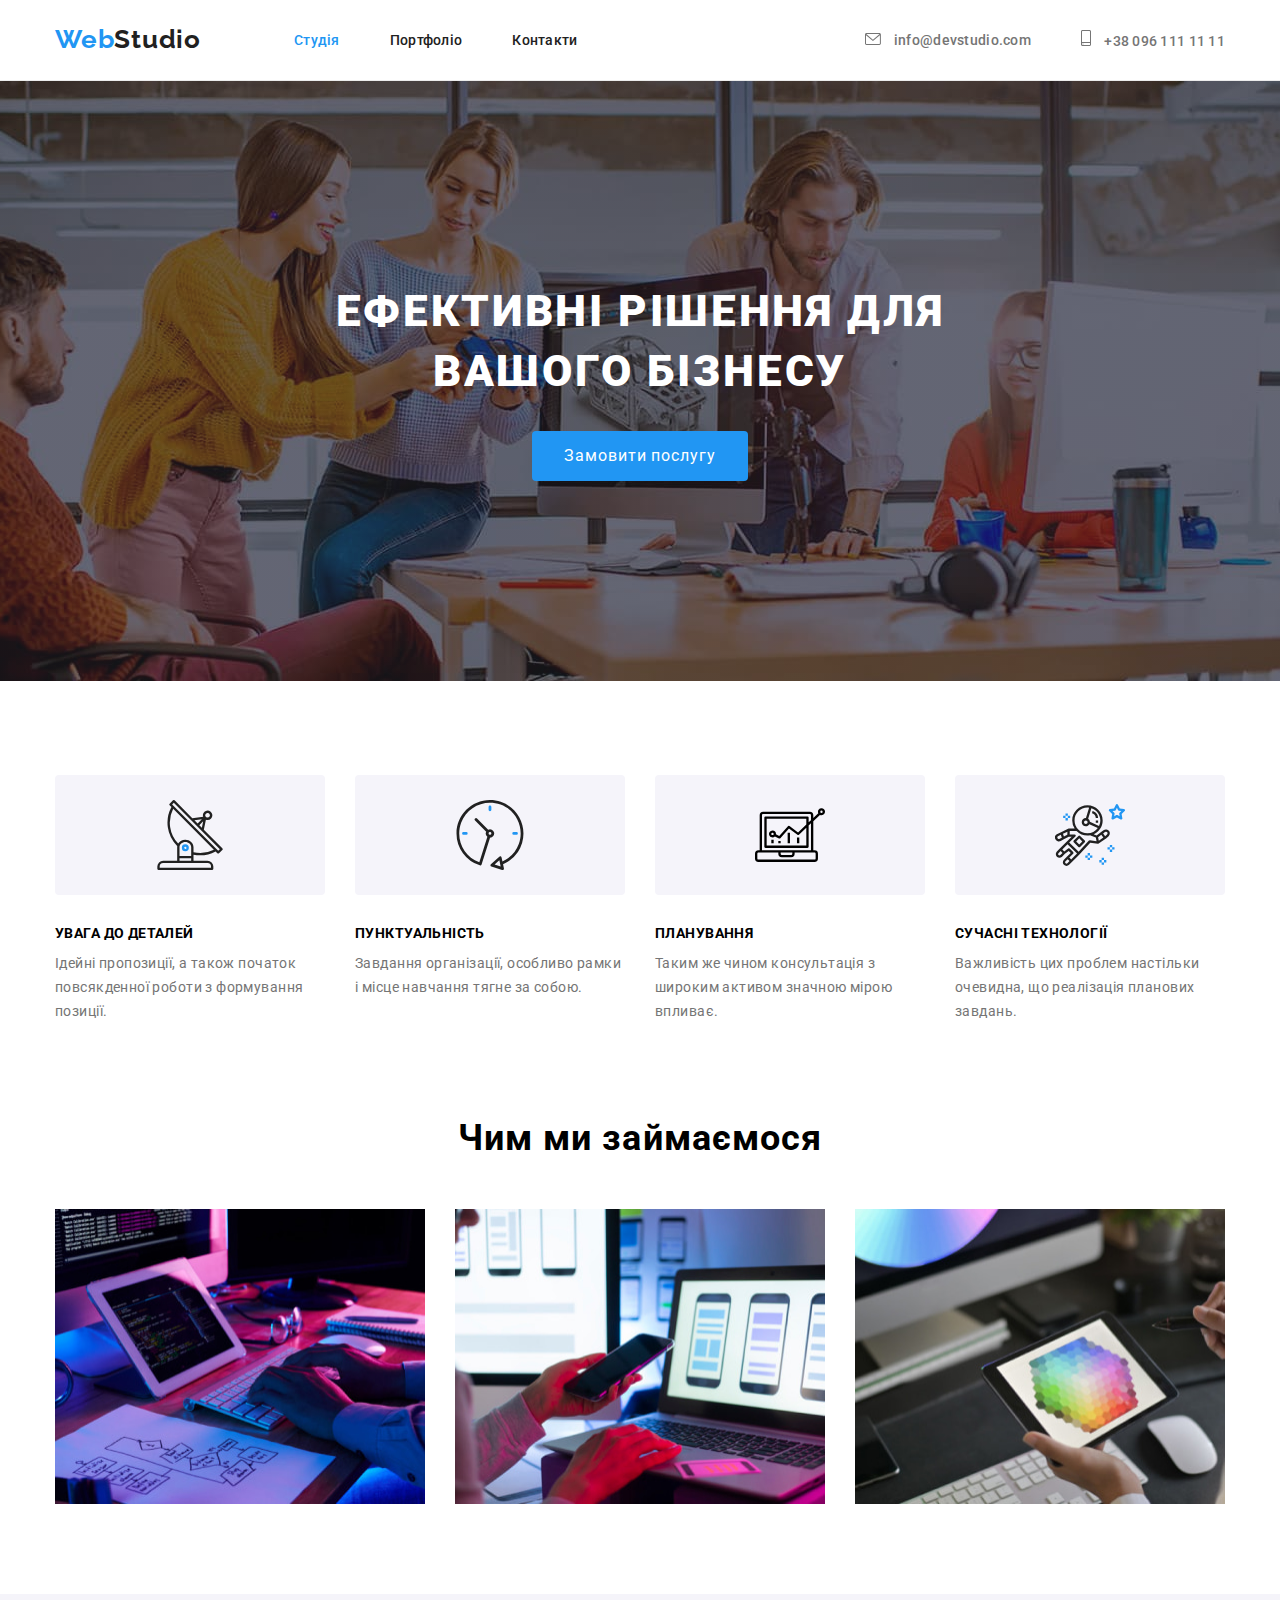
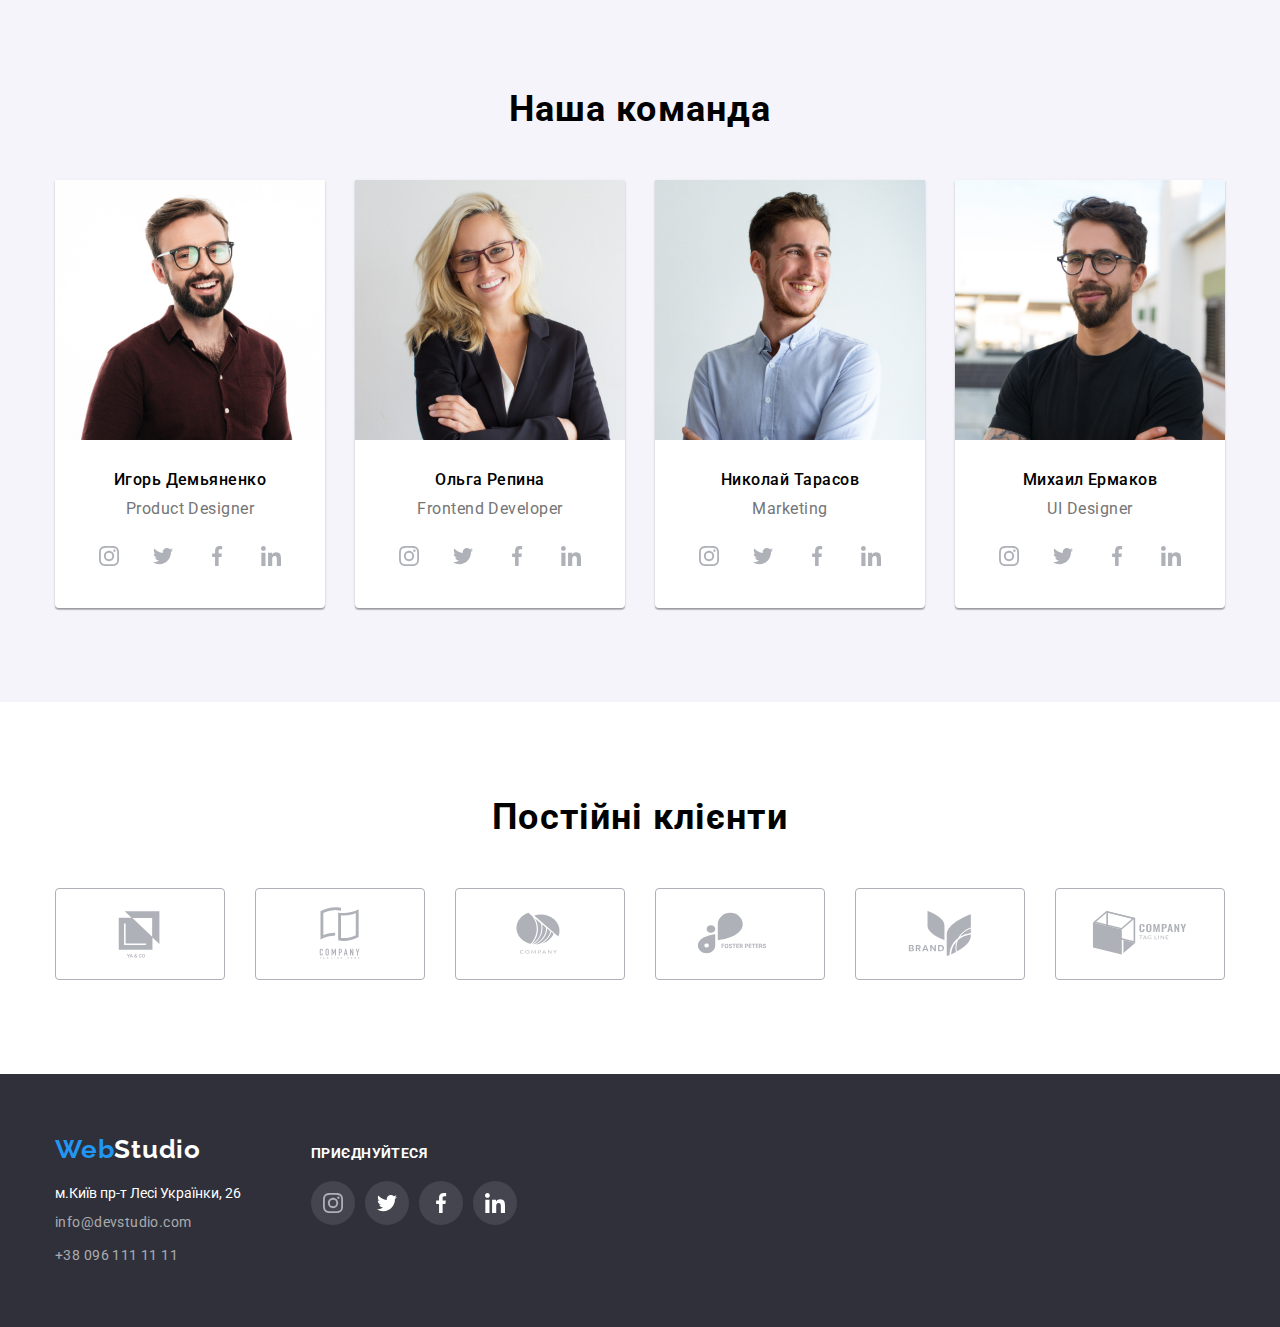
==== index.html @ b120f6b8 "змінює мову на українську" ====
<!DOCTYPE html>
<html lang="uk">
  <head>
    <meta charset="UTF-8" />
    <meta http-equiv="X-UA-Compatible" content="IE=edge" />
    <meta name="viewport" content="width=device-width, initial-scale=1.0" />
    <title>Головна</title>
    <link rel="preconnect" href="https://fonts.googleapis.com" />
    <link rel="preconnect" href="https://fonts.gstatic.com" crossorigin />
    <link
      href="https://fonts.googleapis.com/css2?family=Raleway:wght@700&family=Roboto:wght@400;500;700;900&display=swap"
      rel="stylesheet"
    />
    <link
      rel="stylesheet"
      href="https://cdnjs.cloudflare.com/ajax/libs/modern-normalize/1.1.0/modern-normalize.min.css"
    />
    <link rel="stylesheet" href="./css/styles.css" />
  </head>
  <body>
    <!-- HEADER -->
    <header class="header">
      <div class="container header-container">
        <nav class="header-container header-nav">
          <a class="logo" href="" lang="en"
            >Web<span class="logo-accent">Studio</span></a
          >
          <ul class="list site-nav">
            <li><a class="site-nav header-link current" href="">Студія</a></li>
            <li><a class="site-nav header-link" href="./portfolio.html">Портфоліо</a></li>
            <li><a class="site-nav header-link" href="">Контакти</a></li>
          </ul>
        </nav>
        <ul class="list header-container">
          <li>
            <a class="contacts" href="mailto:info@devstudio.com"
        ><svg class="contacts-icon" width="16" height="12"><use href="./images/icons.svg#envelope"></use>
        </svg> info@devstudio.com</a
            >
          </li>
          <li><a class="contacts" href="tel:+380961111111"> <svg class="contacts-icon" width="10" height="16">
            <use href="./images/icons.svg#smartphone"></use>
          </svg> +38 096 111 11 11</a></li>
        </ul>
      </div>
    </header>
    <!-- MAIN -->
    <main>
      <!-- Ефективні рішення -->
      <section class="overlay heading hero-heading">
        <h1 class="heading heading-title">Ефективні рішення для вашого бізнесу</h1>
        <button type="button" class="button">Замовити послугу</button>
      </section>

      <!--  Особливості (приховано)-->
      <section class="features section">
        
        <div class="container features-container">
          <h2 class="visually-hidden">Особливості компанії</h2>
          <ul class="list features-list">
            <li class="features-items">
              <div class="icon-box">
              <svg width="70" height="70">
                <use href="./images/icons.svg#antenna"></use>
              </svg>
            </div>
              <h3 class="features-item">Увага до деталей</h3>
              <p class="features-item-descr">
                Ідейні пропозиції, а також початок повсякденної роботи з формування позиції.
              </p>
            </li>
            <li class="features-items">
              <div class="icon-box">
                <svg width="70" height="70">
                  <use href="./images/icons.svg#clock"></use>
                </svg>
              </div>
              <h3 class="features-item">Пунктуальність</h3>
              <p class="features-item-descr">
                Завдання організації, особливо рамки і місце навчання тягне за собою.
              </p>
            </li>
            <li class="features-items">
              <div class="icon-box">
                <svg width="70" height="70">
                  <use href="./images/icons.svg#diagram"></use>
                </svg>
              </div>
              <h3 class="features-item">Планування</h3>
              <p class="features-item-descr">
                Таким же чином консультація з широким активом значною мірою впливає.
              </p>
            </li>
            <li class="features-items">
              <div class="icon-box">
                <svg width="70" height="70">
                  <use href="./images/icons.svg#astronaut"></use>
                </svg>
              </div>
              <h3 class="features-item">Сучасні технології</h3>
              <p class="features-item-descr">
                Важливість цих проблем настільки очевидна, що реалізація планових завдань.
              </p>
            </li>
          </ul>
        </div>
      </section>

      <!-- Чим займаються -->
      <section>
        <div class="container work-container">
          <h2 class="heading-two">Чим ми займаємося</h2>
          <ul class="list list-container">
            <li>
              <img src="./images/box1.jpg" alt="Руки на клавіатурі" width="370" height="295" />
            </li>
            <li>
              <img src="./images/box2.jpg" alt="Телефон у руці" width="370" height="295" />
            </li>
            <li>
              <img src="./images/box3.jpg" alt="Планшет у руці" width="370" height="295" />
            </li>
          </ul>
        </div>
      </section>
      <!-- Наша команда -->
      <section class="section team-section">
        <div class="container">
          <h2 class="heading-two">Наша команда</h2>
          <ul class="list team-container">
            <li class="team-card">
              <img src="./images/img-team1.jpg" alt="Фото дизайнера" width="270" height="260" />
              <div class="team-wrapper">
                <h3 class="team-name">Игорь Демьяненко</h3>
                <p class="team-job" lang="en">Product Designer</p>
                <ul class="socials list">
                  <li class="socials-item">
                    <a class="socials-link link" href="" target="_blank" rel="noopener noreferrer" aria-label="instagram">
                      <svg class="socials-icon" width="20" height="20">
                        <use href="./images/icons.svg#instagram"></use>
                      </svg>
                    </a>
                  </li>

                  <li class="socials-item">
                    <a class="socials-link link" href="" target="_blank" rel="noopener noreferrer" aria-label="twitter">
                      <svg class="socials-icon" width="20" height="20">
                        <use href="./images/icons.svg#twitter"></use>
                      </svg>
                    </a>
                  </li>

                  <li class="socials-item">
                    <a class="socials-link link" href="" target="_blank" rel="noopener noreferrer" aria-label="facebook">
                      <svg class="socials-icon" width="20" height="20">
                        <use href="./images/icons.svg#facebook"></use>
                      </svg>
                    </a>
                  </li>

                  <li class="socials-item">
                    <a class="socials-link link" href="" target="_blank" rel="noopener noreferrer" aria-label="linkedin">
                      <svg class="socials-icon" width="20" height="20">
                        <use href="./images/icons.svg#linkedin"></use>
                      </svg>
                    </a>
                  </li>
              </div>
            </li>
            <li class="team-card">
              <img src="./images/img-team2.jpg" alt="Фото разработчика" width="270" height="260" />
              <div class="team-wrapper">
                <h3 class="team-name">Ольга Репина</h3>
                <p class="team-job" lang="en">Frontend Developer</p>
                <ul class="socials list">
                  <li class="socials-item">
                    <a class="socials-link link" href="" target="_blank" rel="noopener noreferrer" aria-label="instagram">
                      <svg class="socials-icon" width="20" height="20">
                        <use href="./images/icons.svg#instagram"></use>
                      </svg>
                    </a>
                  </li>

                  <li class="socials-item">
                    <a class="socials-link link" href="" target="_blank" rel="noopener noreferrer" aria-label="twitter">
                      <svg class="socials-icon" width="20" height="20">
                        <use href="./images/icons.svg#twitter"></use>
                      </svg>
                    </a>
                  </li>

                  <li class="socials-item">
                    <a class="socials-link link" href="" target="_blank" rel="noopener noreferrer" aria-label="facebook">
                      <svg class="socials-icon" width="20" height="20">
                        <use href="./images/icons.svg#facebook"></use>
                      </svg>
                    </a>
                  </li>

                  <li class="socials-item">
                    <a class="socials-link link" href="" target="_blank" rel="noopener noreferrer" aria-label="linkedin">
                      <svg class="socials-icon" width="20" height="20">
                        <use href="./images/icons.svg#linkedin"></use>
                      </svg>
                    </a>
                  </li>
      
                  
              </div>
            </li>
            <li class="team-card">
              <img src="./images/img-team3.jpg" alt="Фото маркетолога" width="270" height="260" />
              <div class="team-wrapper">
                <h3 class="team-name">Николай Тарасов</h3>
                <p class="team-job" lang="en">Marketing</p>
                <ul class="socials list">
                  <li class="socials-item">
                    <a class="socials-link link" href="" target="_blank" rel="noopener noreferrer" aria-label="instagram">
                      <svg class="socials-icon" width="20" height="20">
                        <use href="./images/icons.svg#instagram"></use>
                      </svg>
                    </a>
                  </li>

                  <li class="socials-item">
                    <a class="socials-link link" href="" target="_blank" rel="noopener noreferrer" aria-label="twitter">
                      <svg class="socials-icon" width="20" height="20">
                        <use href="./images/icons.svg#twitter"></use>
                      </svg>
                    </a>
                  </li>

                  <li class="socials-item">
                    <a class="socials-link link" href="" target="_blank" rel="noopener noreferrer" aria-label="facebook">
                      <svg class="socials-icon" width="20" height="20">
                        <use href="./images/icons.svg#facebook"></use>
                      </svg>
                    </a>
                  </li>

                  <li class="socials-item">
                    <a class="socials-link link" href="" target="_blank" rel="noopener noreferrer" aria-label="linkedin">
                      <svg class="socials-icon" width="20" height="20">
                        <use href="./images/icons.svg#linkedin"></use>
                      </svg>
                    </a>
                  </li>
              </div>
            </li>
            <li class="team-card">
              <img
                src="./images/img-team4.jpg"
                alt="Фото дизайнера интерфейса"
                width="270"
                height="260"
              />
              <div class="team-wrapper">
                <h3 class="team-name">Михаил Ермаков</h3>
                <p class="team-job" lang="en">UI Designer</p>
                <ul class="socials list">
                  <li class="socials-item">
                    <a class="socials-link link" href="" target="_blank" rel="noopener noreferrer" aria-label="instagram">
                      <svg class="socials-icon" width="20" height="20">
                        <use href="./images/icons.svg#instagram"></use>
                      </svg>
                    </a>
                  </li>

                  <li class="socials-item">
                    <a class="socials-link link" href="" target="_blank" rel="noopener noreferrer" aria-label="twitter">
                      <svg class="socials-icon" width="20" height="20">
                        <use href="./images/icons.svg#twitter"></use>
                      </svg>
                    </a>
                  </li>

                  <li class="socials-item">
                    <a class="socials-link link" href="" target="_blank" rel="noopener noreferrer" aria-label="facebook">
                      <svg class="socials-icon" width="20" height="20">
                        <use href="./images/icons.svg#facebook"></use>
                      </svg>
                    </a>
                  </li>

                  <li class="socials-item">
                    <a class="socials-link link" href="" target="_blank" rel="noopener noreferrer" aria-label="linkedin">
                      <svg class="socials-icon" width="20" height="20">
                        <use href="./images/icons.svg#linkedin"></use>
                      </svg>
                    </a>
                  </li>
              </div>
            </li>
          </ul>
          </ul>
        </div>
      </section>
    </main>

<!-- Постійні клієнти -->
<section class="section">
  <div class="container">
<h2 class="heading-two">Постійні клієнти</h2>

<ul class="clients-container list">
  <li class="clients-container">
    <a class="link clients-link" href="" target="_blank" rel="noopener noreferrer" aria-label="logo-one">
      <svg class="clients-icon" width="106" height="60">
        <use href="./images/icons.svg#logo-1"></use>
      </svg>
    </a>
  </li>

  <li class="clients-container">
    <a class="link clients-link" href="" target="_blank" rel="noopener noreferrer" aria-label="logo-two">
      <svg class="clients-icon" width="106" height="60">
        <use href="./images/icons.svg#logo-2"></use>
      </svg>
    </a>
  </li>
  <li class="clients-container">
    <a class="link clients-link" href="" target="_blank" rel="noopener noreferrer" aria-label="logo-three">
      <svg class="clients-icon" width="106" height="60">
        <use href="./images/icons.svg#logo-3"></use>
      </svg>
    </a>
  </li>
  <li class="clients-container">
    <a class="link clients-link" href="" target="_blank" rel="noopener noreferrer" aria-label="logo-four">
      <svg class="clients-icon" width="106" height="60">
        <use href="./images/icons.svg#logo-4"></use>
      </svg>
    </a>
  </li>
  <li class="clients-container">
    <a class="link clients-link" href="" target="_blank" rel="noopener noreferrer" aria-label="logo-five">
      <svg class="clients-icon" width="106" height="60">
        <use href="./images/icons.svg#logo-5"></use>
      </svg>
    </a>
  </li>
  <li class="clients-container">
    <a class="link clients-link" href="" target="_blank" rel="noopener noreferrer" aria-label="logo-six">
      <svg class="clients-icon" width="106" height="60">
        <use href="./images/icons.svg#logo-6"></use>
      </svg>
    </a>
  </li>
</ul>
  </div>
  

</section>

    <!-- Футер -->
    <footer class="bottom">
      <div class="container bottom-container">
        <div><a class="bottom-logo" href="" lang="en"
          >Web<span class="bottom-logo-accent">Studio</span></a
        >
        <address class="contact-info">
          <p class="place">м.Київ пр-т Лесі Українки, 26</p>
          <ul class="list list-bottom-contacts">
            <li>
              <a class="bottom-contacts" href="mailto:info@devstudio.com">info@devstudio.com</a>
            </li>
            <li><a class="bottom-contacts" href="tel:+380961111111">+38 096 111 11 11</a></li>
          </ul>
        </address>
      </div>
<div class="bottom-invitation">
  <p class="bottom-invitation-text">Приєднуйтеся</p>
  <ul class="socials list">
    <li class="bottom-socials-item">
      <a class="bottom-socials-link link" href="" target="_blank" rel="noopener noreferrer" aria-label="instagram">
        <svg class="socials-icon" width="20" height="20">
          <use href="./images/icons.svg#instagram"></use>
        </svg>
      </a>
    </li>

    <li class="bottom-socials-item">
      <a class="bottom-socials-link link" href="" target="_blank" rel="noopener noreferrer" aria-label="twitter">
        <svg class="bottom-socials-icon" width="20" height="20">
          <use href="./images/icons.svg#twitter"></use>
        </svg>
      </a>
    </li>

    <li class="bottom-socials-item">
      <a class="bottom-socials-link link" href="" target="_blank" rel="noopener noreferrer" aria-label="facebook">
        <svg class="bottom-socials-icon" width="20" height="20">
          <use href="./images/icons.svg#facebook"></use>
        </svg>
      </a>
    </li>

    <li class="bottom-socials-item">
      <a class="bottom-socials-link link" href="" target="_blank" rel="noopener noreferrer" aria-label="linkedin">
        <svg class="bottom-socials-icon" width="20" height="20">
          <use href="./images/icons.svg#linkedin"></use>
        </svg>
      </a>
    </li>
    </ul>
</div>
</div>
    </footer>
    <script src="./js/modal.js"></script>
  </body>
</html>
---- css/styles.css ----
:root {
  /* fonts */
  --main-font: 'Roboto', sans-serif;
  --additional-font: 'Raleway', sans-serif;
  /* text colors */
  --dark-txt-color: #212121;
  --grey-txt-color: #757575;
  --white-txt-color: #ffffff;
  --accent-txt-color: #2196f3;
  /* bg colors */
  --main-bgc: #ffffff;
  --additional-bgc: #2f303a;
  --accent-color: #2196f3;
  /* icons colors */
  --grey-icon-color: #afb1b8;
  --accent-icon-color: #2196f3;
  --white-icon-color: #ffffff;
}

body {
  font-family: var(--main-font);
  background: var(--main-bgc);
  margin: 0;
}

.container {
  width: 1200px;
  margin-right: auto;
  margin-left: auto;
  padding-right: 15px;
  padding-left: 15px;
}

/* Reset styles */
h1,
h2,
h3,
h4,
h5,
h6,
p {
  margin: 0;
}

img {
  display: block;
}

.list {
  list-style: none;
  text-decoration: none;
  padding: 0;
  margin: 0;
}

.link {
  text-decoration: none;
  color: currentColor;
}

/* Стилі для index.html */
/* Header для двох сторінок + частина Footer*/
.header {
  border-bottom: 1px solid #ececec;
}

.header-container {
  display: flex;
  align-items: center;
}

.header-nav {
  margin-right: auto;
}

.header-link {
  padding-top: 32px;
  padding-bottom: 32px;
  display: block;
}

.logo {
  font-family: var(--additional-font);
  font-weight: 700;
  font-size: 26px;
  line-height: calc(31 / 26);
  letter-spacing: 0.03em;
  color: var(--accent-txt-color);
  text-decoration: none;
  margin-right: 93px;
  padding-top: 24px;
  padding-bottom: 25px;
}
.logo-accent {
  color: var(--dark-txt-color);
}

.site-nav {
  font-weight: 500;
  font-size: 14px;
  line-height: calc(16 / 14);
  letter-spacing: 0.02em;
  text-decoration: none;
  color: var(--dark-txt-color);
}

.list.site-nav {
  display: flex;
  gap: 50px;
}

.site-nav:hover,
.site-nav:focus {
  color: var(--accent-color);
}

.list .site-nav.current {
  color: var(--accent-txt-color);
}

.list.header-container {
  gap: 50px;
}
.contacts {
  font-weight: 500;
  font-size: 14px;
  line-height: calc(16 / 14);
  letter-spacing: 0.02em;
  color: var(--grey-txt-color);
  text-decoration: none;
  padding-top: 32px;
  padding-bottom: 32px;
}

.contacts:hover,
.contacts:focus {
  color: var(--accent-color);
}

.contacts-icon {
  fill: currentColor;
  margin-right: 10px;
}

/* Ефективні рішення  */
.heading {
  font-family: inherit;
  font-weight: 900;
  font-size: 44px;
  line-height: calc(60 / 44);
  text-align: center;
  letter-spacing: 0.06em;
  text-transform: uppercase;
  color: var(--white-txt-color);
}

.hero-heading {
  padding-top: 200px;
  padding-bottom: 200px;
}

.heading-title {
  width: 696px;
  margin-left: auto;
  margin-right: auto;
}

/*ФОНОВЕ ЗОБРАЖЕННЯ  */
.overlay {
  height: 600px;
  max-width: 1600px;
  margin-right: auto;
  margin-left: auto;
  background-image: linear-gradient(to right, rgba(47, 48, 58, 0.4), rgba(47, 48, 58, 0.4)), url('../images/img-bg.jpg');
  background-repeat: no-repeat;
  background-size: cover;
  background-position: center;
}

/* Кнопка Замовити послугу */

.button {
  color: var(--white-txt-color);
  background-color: var(--accent-color);
  border: var(--accent-color);
  cursor: pointer;
  font-size: 16px;
  line-height: calc(30 / 16);
  letter-spacing: 0.06em;
  font-family: inherit;
  padding: 10px 32px;
  border-radius: 4px;
  margin-top: 30px;
}

.button:hover,
.button:focus {
  background-color: #188ce8;
}

/* Особливості компанії */
.visually-hidden {
  position: absolute;
  width: 1px;
  height: 1px;
  margin: -1px;
  border: 0;
  padding: 0;
  white-space: nowrap;
  clip-path: inset(100%);
  clip: rect(0 0 0 0);
  overflow: hidden;
}

.features-list {
  display: flex;
  gap: 30px;
}

.features-container {
  width: 1200px;
  margin-left: auto;
  margin-right: auto;
  padding-left: 15px;
  padding-right: 15px;
}

.features-items {
  width: 270px;
}

.features-item {
  font-weight: 700;
  font-size: 14px;
  line-height: calc(16 / 14);
  letter-spacing: 0.03em;
  text-transform: uppercase;
  margin-bottom: 10px;
}

.features-item-descr {
  font-size: 14px;
  line-height: calc(24 / 14);
  letter-spacing: 0.03em;
  color: var(--grey-txt-color);
}

.icon-box {
  display: flex;
  justify-content: center;
  align-items: center;
  margin-bottom: 30px;
  height: 120px;
  background-color: #F5F4FA;
  border-radius: 4px;
}

/* Чим займаються */
.work-container {
  padding-bottom: 90px;
}

.list-container {
  display: flex;
  gap: 30px;
}

/* Наша команда */
.team-section {
  background-color: #f5f4fa;
}

.heading-two {
  font-weight: 700;
  font-size: 36px;
  line-height: calc(42 / 36);
  letter-spacing: 0.03em;
  text-align: center;
  margin-bottom: 50px;
}

.team-container {
  display: flex;
  gap: 30px;
}

.team-card {
  box-shadow: 0px 1px 3px rgba(0, 0, 0, 0.12), 0px 1px 1px rgba(0, 0, 0, 0.14),
    0px 2px 1px rgba(0, 0, 0, 0.2);
  border-radius: 0px 0px 4px 4px;
  background-color: var(--main-bgc);
}

.team-wrapper {
  padding-top: 30px;
  padding-bottom: 30px;
}

.team-name {
  font-size: 16px;
  font-weight: 500;
  line-height: calc(19 / 16);
  text-align: center;
  letter-spacing: 0.03em;
  margin-bottom: 10px;
}

.team-job {
  line-height: calc(19 / 16);
  text-align: center;
  letter-spacing: 0.03em;
  color: var(--grey-txt-color);
  margin-bottom: 16px;
}

/* Social icons */
.socials {
  display: flex;
  align-items: center;
  justify-content: center;
  gap: 10px;
}

.socials-link {
  display: flex;
  align-items: center;
  justify-content: center;
  width: 44px;
  height: 44px;
  background-color: var(--main-bgc);
  border-radius: 50%;
}

.socials-icon {
  fill: var(--grey-icon-color);
}

.socials-link:hover,
.socials-link:focus {
  background-color: var(--accent-color);
}

.socials-link:hover .socials-icon,
.socials-link:focus .socials-icon {
  fill: var(--white-icon-color);
}


/* Фільтри-кнопки на сторінці Портфоліо*/
.filters-container {
  display: flex;
  justify-content: center;
  gap: 8px;
  margin-bottom: 50px;
}

.filters-button {
  font-weight: 500;
  font-family: inherit;
  font-size: 16px;
  line-height: calc(26 / 16);
  letter-spacing: 0.03em;
  border: transparent;
  border-radius: 4px;
  cursor: pointer;
  padding: 6px 22px;
}

.filters-button:hover,
.filters-button:focus {
  color: var(--white-txt-color);
  background-color: var(--accent-color);
}

.header-pages {
  font-weight: 500;
  font-size: 14px;
  line-height: calc(16 / 14);
  letter-spacing: 0.02em;
  color: var(--dark-txt-color);
  text-decoration: none;
}

.header-pages:hover,
.header-pages:focus {
  color: var(--accent-txt-color);
}

.bottom-contacts:hover,
.bottom-contacts:focus {
  color: var(--accent-color);
}

/* Products на Портфоліо*/
.products-container {
  display: flex;
  flex-wrap: wrap;
  gap: 30px;
}

.products-card:hover,
.products-card:focus {
  display: block;
  box-shadow: 0px 1px 1px rgba(0, 0, 0, 0.12), 0px 4px 4px rgba(0, 0, 0, 0.06),
    1px 4px 6px rgba(0, 0, 0, 0.16);
}
.products-item {
  font-weight: 700;
  font-size: 18px;
  line-height: 2;
  letter-spacing: 0.06em;
}

.products-descr {
  line-height: calc(30 / 16);
  letter-spacing: 0.03em;
  color: var(--grey-txt-color);
  margin-top: 4px;
}

.products-wrapper {
  padding: 20px 24px;
  border: 1px solid #eeeeee;
  border-top: none;
}

.section {
  padding-top: 94px;
  padding-bottom: 94px;
}

/* Clients */
.clients-container {
  display: flex;
  align-items: center;
  gap: 30px;
  padding: 0px;
}

.clients-link {
  width: 170px;
  height: 92px;
  border: 1px solid var(--grey-icon-color);
  border-radius: 4px;
  display: flex;
  align-items: center;
  justify-content: center;
  background-color: var(--main-bgc);
}
.clients-icon {
  fill: var(--grey-icon-color);
}

.clients-link:hover,
.clients-link:focus {
  border: 1px solid var(--accent-icon-color);
}

.clients-link:hover .clients-icon,
.clients-link:focus .clients-icon {
  fill: var(--accent-icon-color);
}


/* Footer */
.bottom-container {
  display: flex;
  align-items: baseline;
}

.contact-info {
  font-style: normal;
  font-size: 14px;
  margin-top: 20px;
}

.bottom {
  background-color: var(--additional-bgc);
  color: var(--white-txt-color);
  padding-top: 60px;
  padding-bottom: 60px;
}

.bottom-logo {
  font-family: var(--additional-font);
  font-weight: 700;
  font-size: 26px;
  line-height: calc(31 / 26);
  letter-spacing: 0.03em;
  color: var(--accent-txt-color);
  text-decoration: none;
}

.bottom-logo-accent {
  color: var(--white-txt-color);
}

.place {
  margin-bottom: 9px;
}

.list.list-bottom-contacts {
  display: flex;
  flex-direction: column;
  gap: 9px;
}

.bottom-contacts {
  font-size: 14px;
  line-height: calc(24 / 14);
  letter-spacing: 0.03em;
  color: rgba(255, 255, 255, 0.6);
  text-decoration: none;
}

.bottom-invitation {
  margin-left: 70px;
  justify-content: baseline;
}

.bottom-invitation-text {
  font-weight: 700;
  font-size: 14px;
  line-height: 16px;
  letter-spacing: 0.03em;
  text-transform: uppercase;
  color: var(--white-txt-color);
  margin-bottom: 20px;
}

.bottom-socials-link {
  display: flex;
  align-items: center;
  justify-content: center;
  width: 44px;
  height: 44px;
  background-color: rgba(255, 255, 255, 0.1);
  border-radius: 50%;
}

.bottom-socials-icon {
  fill: var(--white-icon-color);
}

.bottom-socials-link:hover,
.bottom-socials-link:focus {
  background-color: var(--accent-color);
}
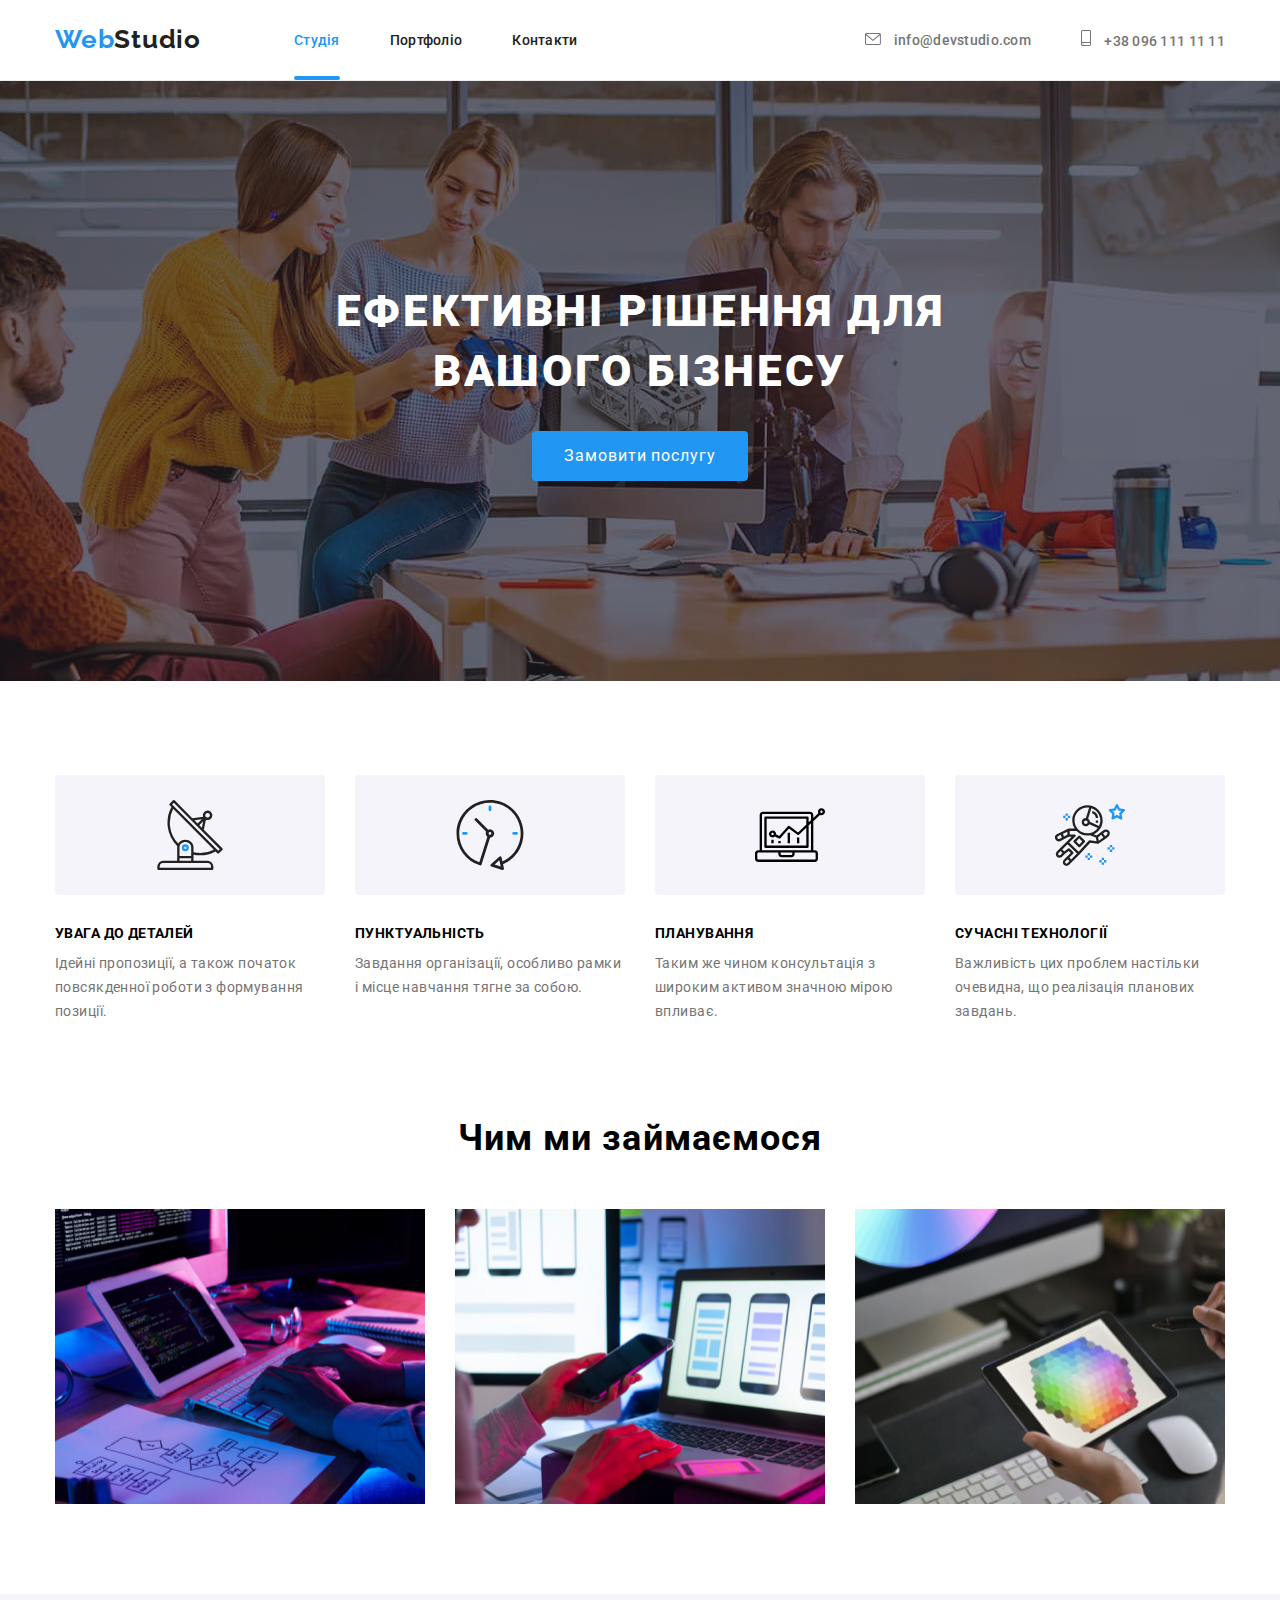
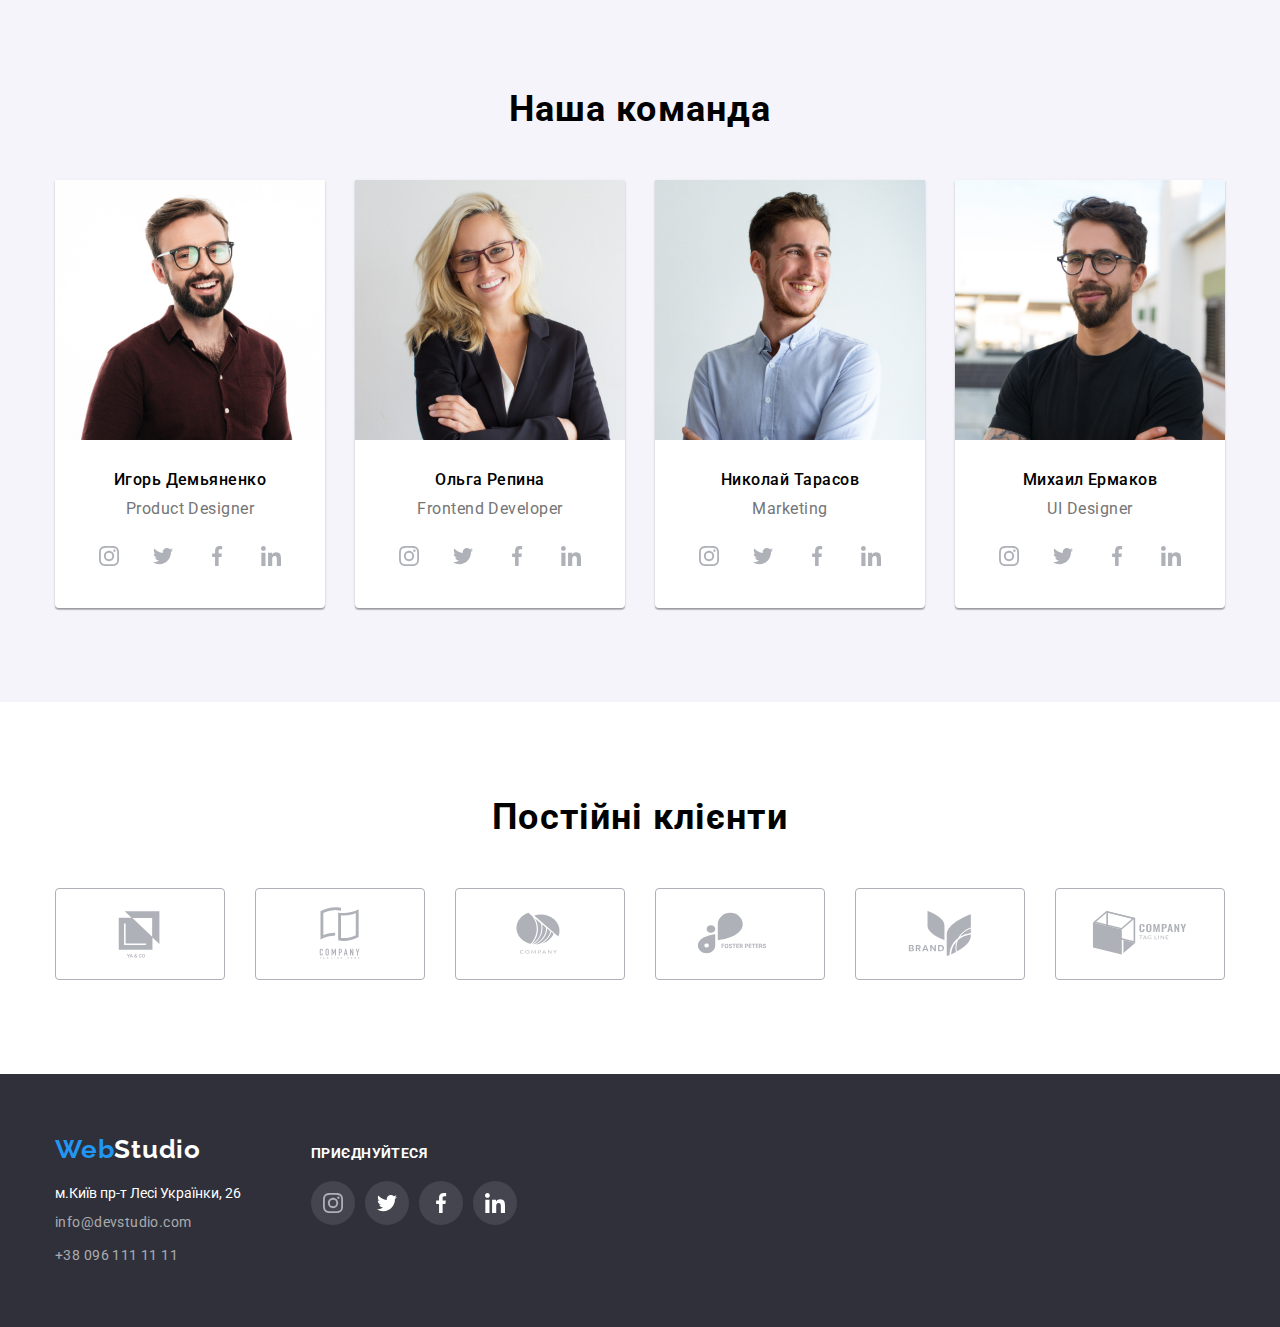
==== commit 6b90e76b: "додає синю лінію і модалку" ====
--- a/index.html
+++ b/index.html
@@ -26,9 +26,9 @@
             >Web<span class="logo-accent">Studio</span></a
           >
           <ul class="list site-nav">
-            <li><a class="site-nav header-link current" href="">Студія</a></li>
-            <li><a class="site-nav header-link" href="./portfolio.html">Портфоліо</a></li>
-            <li><a class="site-nav header-link" href="">Контакти</a></li>
+            <li class="list-nav-item"><a class="site-nav header-link current" href="">Студія</a></li>
+            <li class="list-nav-item"><a class="site-nav header-link" href="./portfolio.html">Портфоліо</a></li>
+            <li class="list-nav-item"><a class="site-nav header-link" href="">Контакти</a></li>
           </ul>
         </nav>
         <ul class="list header-container">
@@ -49,7 +49,7 @@
       <!-- Ефективні рішення -->
       <section class="overlay heading hero-heading">
         <h1 class="heading heading-title">Ефективні рішення для вашого бізнесу</h1>
-        <button type="button" class="button">Замовити послугу</button>
+        <button type="button" class="button" data-modal-open>Замовити послугу</button>
       </section>
 
       <!--  Особливості (приховано)-->
@@ -406,6 +406,20 @@
 </div>
 </div>
     </footer>
+
+<!-- Модалка -->
+<div class="backdrop is-hidden" data-modal>
+<div class="modal">
+  <button class="modal-btn" data-modal-close>
+    <svg class="modal-btn-icon" width="18" height="18">
+      <use href="./images/icons.svg#close"></use>
+    </svg>
+  </button>
+</div>
+
+</div>
+
+
     <script src="./js/modal.js"></script>
   </body>
 </html>
--- a/css/styles.css
+++ b/css/styles.css
@@ -118,6 +118,22 @@
   color: var(--accent-txt-color);
 }
 
+.list-nav-item {
+  position: relative;
+}
+
+.header-link.current::after {
+content: "";
+position: absolute;
+bottom: 0;
+left: 0;
+display: block;
+width: 100%;
+height: 4px;
+background-color: var(--accent-color);
+border-radius: 2px;
+}
+
 .list.header-container {
   gap: 50px;
 }
@@ -171,7 +187,8 @@
   max-width: 1600px;
   margin-right: auto;
   margin-left: auto;
-  background-image: linear-gradient(to right, rgba(47, 48, 58, 0.4), rgba(47, 48, 58, 0.4)), url('../images/img-bg.jpg');
+  background-image: linear-gradient(to right, rgba(47, 48, 58, 0.4), rgba(47, 48, 58, 0.4)),
+    url('../images/img-bg.jpg');
   background-repeat: no-repeat;
   background-size: cover;
   background-position: center;
@@ -251,7 +268,7 @@
   align-items: center;
   margin-bottom: 30px;
   height: 120px;
-  background-color: #F5F4FA;
+  background-color: #f5f4fa;
   border-radius: 4px;
 }
 
@@ -345,7 +362,6 @@
   fill: var(--white-icon-color);
 }
 
-
 /* Фільтри-кнопки на сторінці Портфоліо*/
 .filters-container {
   display: flex;
@@ -461,7 +477,6 @@
   fill: var(--accent-icon-color);
 }
 
-
 /* Footer */
 .bottom-container {
   display: flex;
@@ -547,4 +562,45 @@
   background-color: var(--accent-color);
 }
 
-
+/* Модалка */
+.backdrop {
+  position: fixed;
+  top: 0;
+  left: 0;
+  z-index: 1000;
+  width: 100%;
+  height: 100%;
+  background-color: rgba(0, 0, 0, 0.2);
+}
+
+.backdrop.is-hidden {
+  opacity: 0;
+  visibility: hidden;
+  pointer-events: none;
+}
+
+.modal {
+  position: absolute;
+  top: 50%;
+  left: 50%;
+  transform: translate(-50%, -50%);
+  width: 528px;
+  height: 521px;
+  background-color: var(--main-bgc);
+  box-shadow: 0px 1px 3px rgba(0, 0, 0, 0.12), 0px 1px 1px rgba(0, 0, 0, 0.14),
+    0px 2px 1px rgba(0, 0, 0, 0.2);
+  border-radius: 4px;
+}
+
+.modal-btn {
+  position: absolute;
+  top: 8px;
+  right: 8px;
+  padding: 0px;
+  display: flex;
+  justify-content: center;
+  align-items: center;
+  background-color: var(--main-bgc);
+  border: 1px solid rgba(0, 0, 0, 0.1);
+  cursor: pointer;
+}
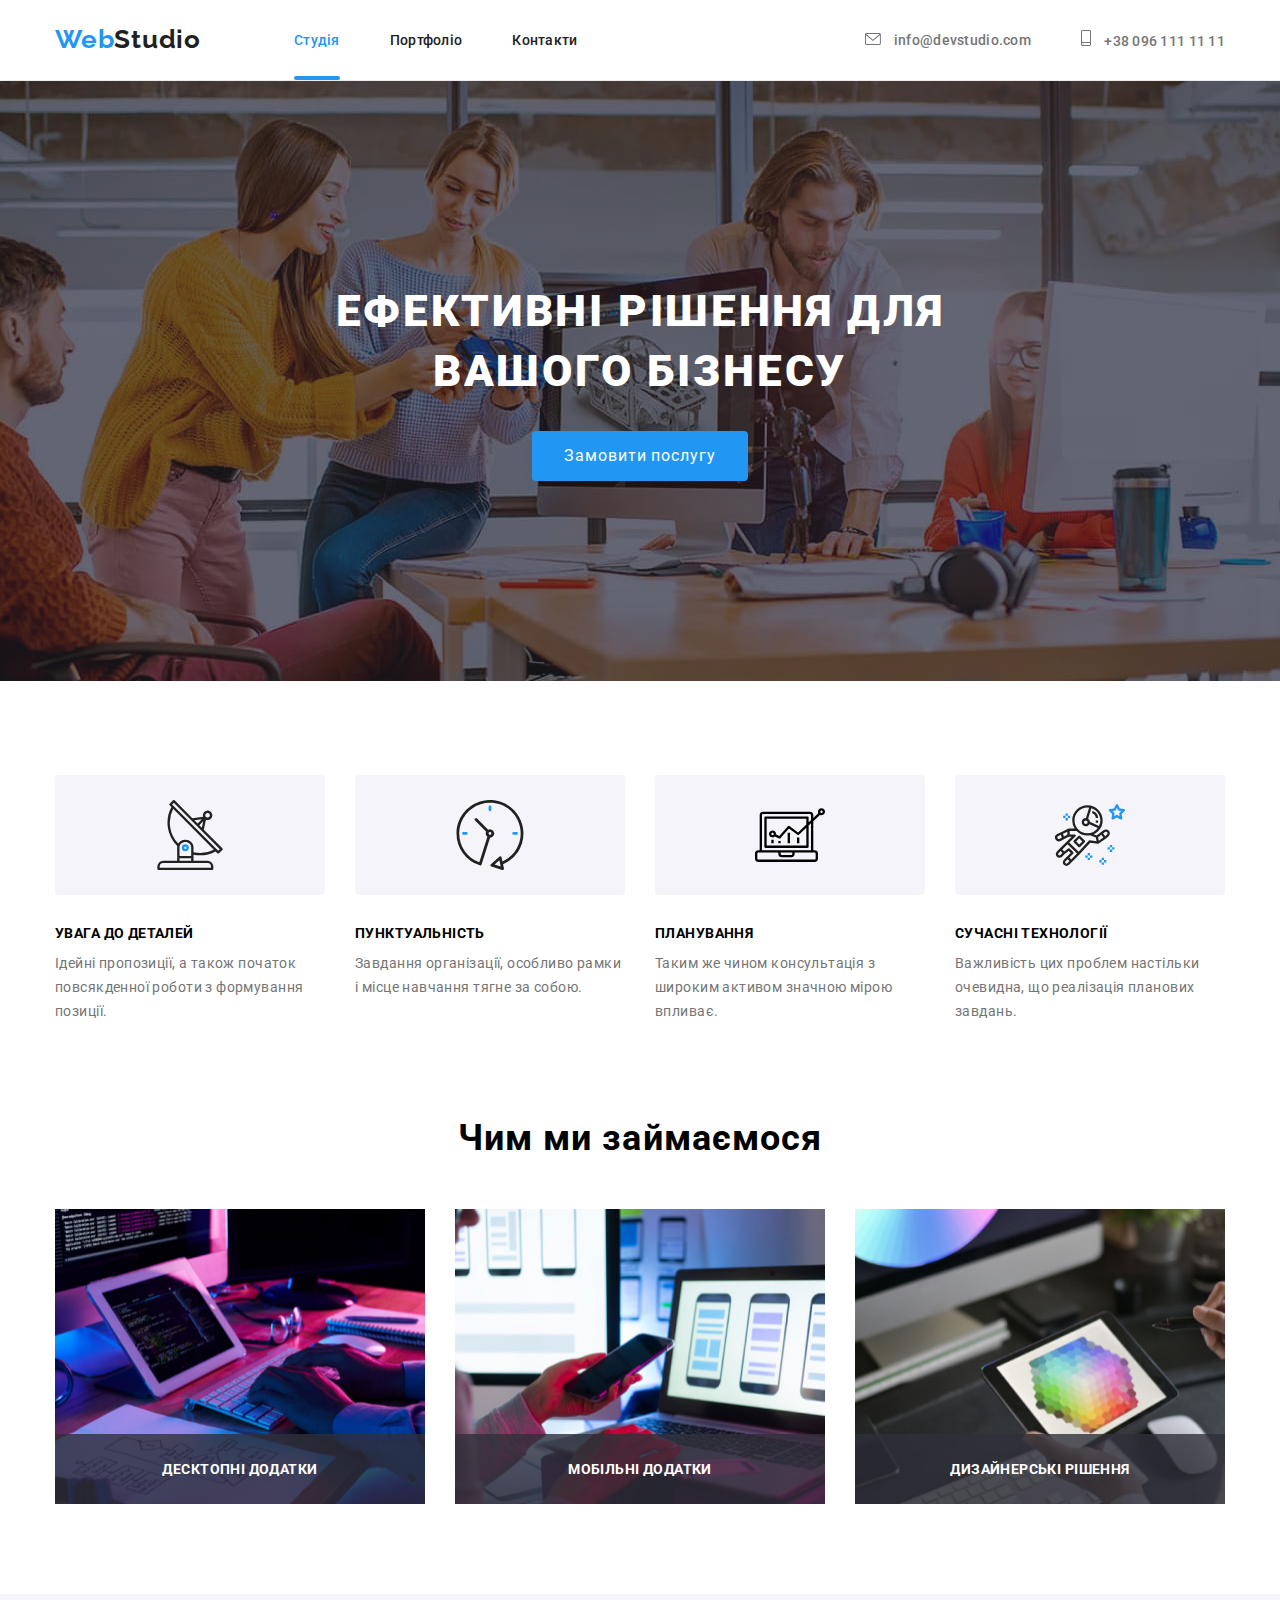
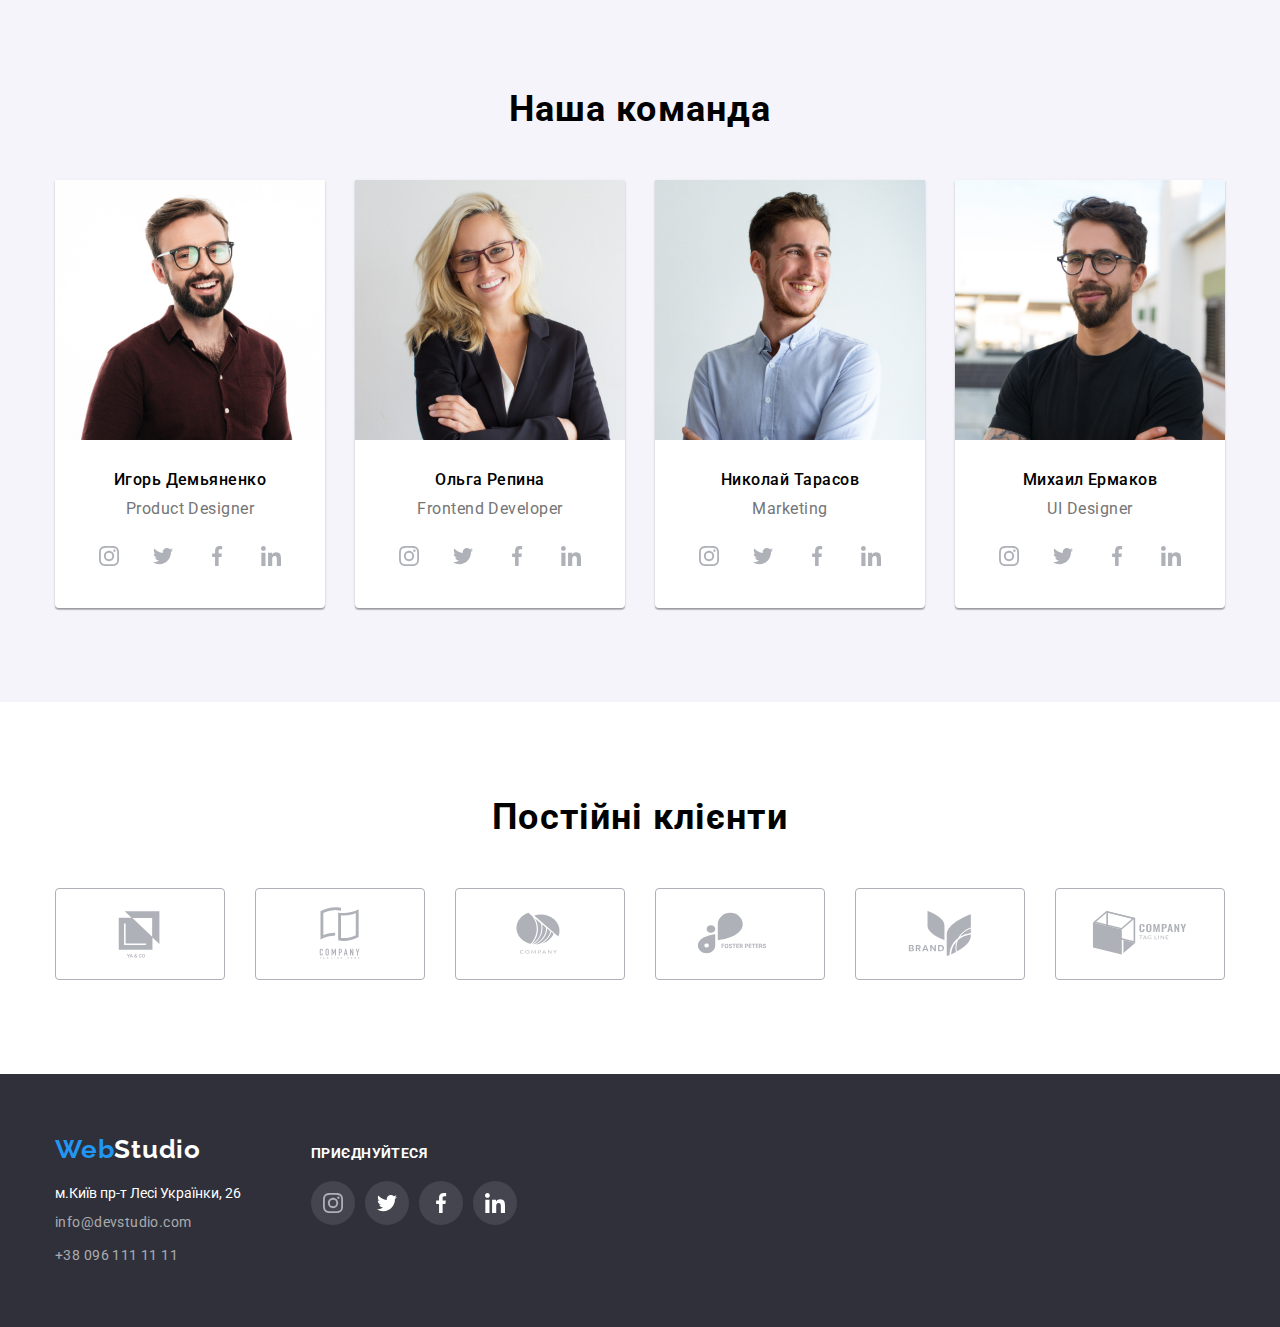
==== commit f0f16022: "додає смужку з текстом у секцію Чим займаємося" ====
--- a/index.html
+++ b/index.html
@@ -111,14 +111,23 @@
         <div class="container work-container">
           <h2 class="heading-two">Чим ми займаємося</h2>
           <ul class="list list-container">
-            <li>
+            <li class="list-container-item">
               <img src="./images/box1.jpg" alt="Руки на клавіатурі" width="370" height="295" />
-            </li>
-            <li>
+              <div class="work-overlay">
+                <p class="work-overlay-text">Десктопні додатки</p>
+              </div>
+            </li>
+            <li class="list-container-item">
               <img src="./images/box2.jpg" alt="Телефон у руці" width="370" height="295" />
-            </li>
-            <li>
+              <div class="work-overlay">
+                <p class="work-overlay-text">Мобільні додатки</p>
+              </div>
+            </li>
+            <li class="list-container-item">
               <img src="./images/box3.jpg" alt="Планшет у руці" width="370" height="295" />
+              <div class="work-overlay">
+                <p class="work-overlay-text">Дизайнерські рішення</p>
+              </div>
             </li>
           </ul>
         </div>
--- a/css/styles.css
+++ b/css/styles.css
@@ -275,11 +275,37 @@
 /* Чим займаються */
 .work-container {
   padding-bottom: 90px;
+  
 }
 
 .list-container {
   display: flex;
   gap: 30px;
+}
+.list-container-item {
+  position: relative;
+}
+
+.work-overlay {
+position: absolute;
+display: flex;
+width: 370px;
+height: 70px;
+left: 0px;
+bottom: 0px;
+z-index: 50;
+background: rgba(47, 48, 58, 0.8);
+justify-content: center;
+align-items:center;
+}
+.work-overlay-text {
+text-align: center;
+font-weight: 700;
+  font-size: 14px;
+  line-height: calc(16 / 14);
+  letter-spacing: 0.03em;
+  text-transform: uppercase;
+  color: var(--white-txt-color);
 }
 
 /* Наша команда */
